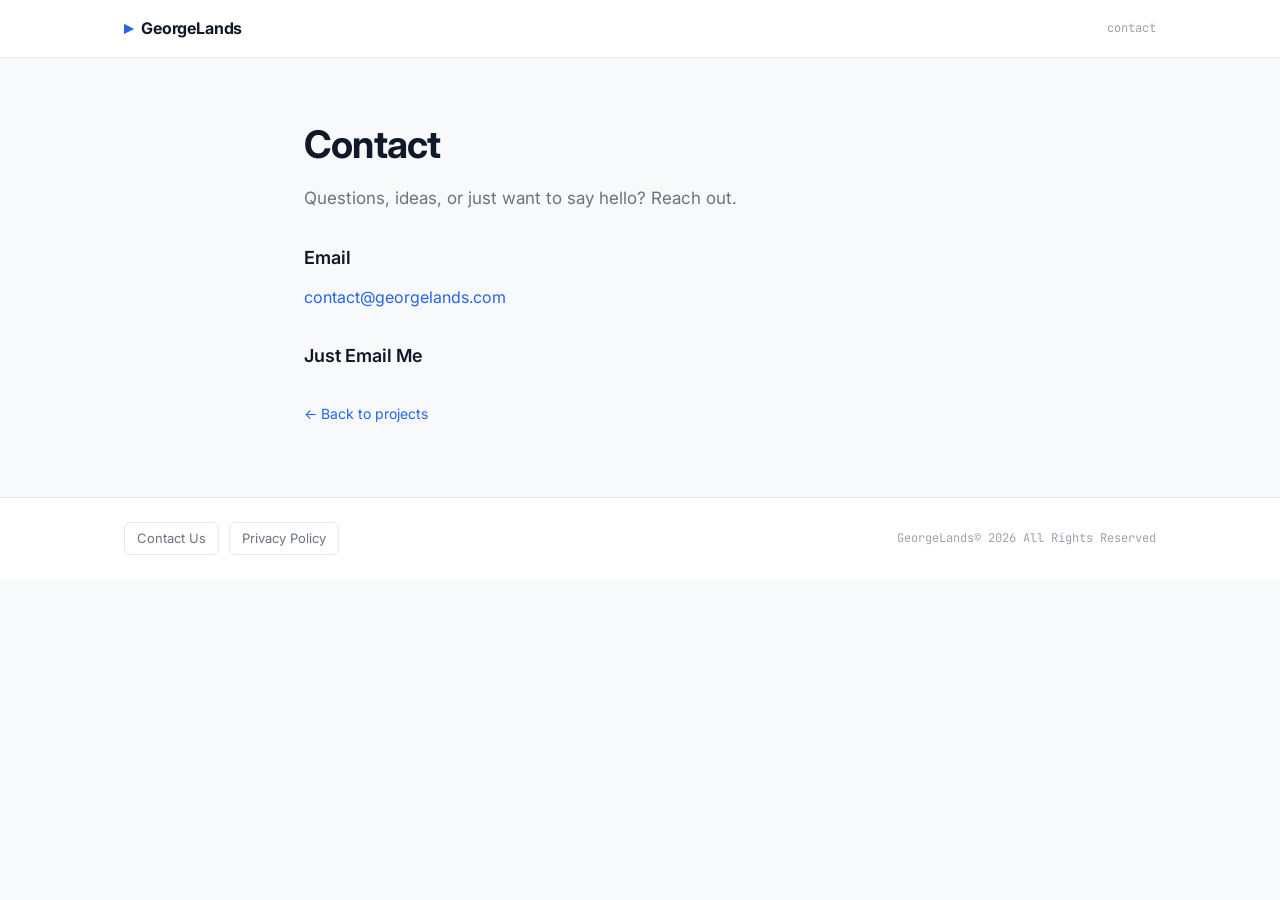
==== site/contact.html @ 73ec33b4 "added privacy and contact pages" ====
<!DOCTYPE html>
<html lang="en">
<head>
<meta charset="UTF-8" />
<meta name="viewport" content="width=device-width, initial-scale=1.0" />
<title>Contact · GeorgeLands</title>
<meta name="description" content="Get in touch with GeorgeLands." />
<link rel="icon" href="data:image/svg+xml,%3Csvg xmlns='http://www.w3.org/2000/svg' viewBox='0 0 100 100'%3E%3Ctext y='.9em' font-size='86' fill='%232563eb'%3E%E2%96%B8%3C/text%3E%3C/svg%3E" />
<link rel="preconnect" href="https://fonts.googleapis.com">
<link rel="preconnect" href="https://fonts.gstatic.com" crossorigin>
<link href="https://fonts.googleapis.com/css2?family=Inter:wght@400;500;600;700&family=JetBrains+Mono:wght@400;500&display=swap" rel="stylesheet">
<link rel="stylesheet" href="styles.css" />
</head>
<body>

<nav class="navbar">
  <div class="nav-inner">
    <a href="/" class="logo">
      <span class="logo-mark">▸</span>
      <span class="logo-text">GeorgeLands</span>
    </a>
    <div class="nav-meta">Contact</div>
  </div>
</nav>

<main class="page">
  <h1>Contact</h1>
  <p class="lead">Questions, ideas, or just want to say hello? Reach out.</p>

  <h2>Email</h2>
  <p><a href="mailto:contact@georgelands.com">contact@georgelands.com</a></p>

  <h2>Just Email Me</h2>
  <!-- <p><a href="https://github.com/gKhazaradze" target="_blank" rel="noopener">github.com/gKhazaradze</a></p> -->

  <p class="muted" style="margin-top:32px"><a href="/">← Back to projects</a></p>
</main>

<footer class="site-footer">
  <div class="footer-inner">
    <nav class="footer-links">
      <a href="/contact.html" class="footer-link">Contact Us</a>
      <a href="/privacy.html" class="footer-link">Privacy Policy</a>
    </nav>
    <span class="footer-meta">GeorgeLands&copy; 2026 All Rights Reserved</span>
  </div>
</footer>

</body>
</html>
---- site/styles.css ----
/* ─────────────────────────────────────────────────────────────────────────
   Homepage hub — visual sibling of the roadtrip site. The :root tokens below
   are copied from roadtrip's frontend/styles.css so the hub and the projects
   share one design language. (roadtrip's shipped theme is light; to go dark,
   swap this :root block.)
   ───────────────────────────────────────────────────────────────────────── */

:root {
  --bg: #ffffff;
  --bg-soft: #f8f9fb;
  --bg-card: #ffffff;
  --bg-hover: #f1f3f7;
  --border: #e5e7eb;
  --border-strong: #d1d5db;
  --text: #111827;
  --text-muted: #6b7280;
  --text-subtle: #9ca3af;
  --accent: #2563eb;
  --accent-hover: #1d4ed8;
  --accent-soft: #eff6ff;
  --danger: #dc2626;
  --success: #10b981;
  --warning: #f59e0b;
  --shadow-sm: 0 1px 2px rgba(0,0,0,0.04);
  --shadow: 0 1px 3px rgba(0,0,0,0.06), 0 1px 2px rgba(0,0,0,0.04);
  --shadow-md: 0 4px 6px rgba(0,0,0,0.05), 0 2px 4px rgba(0,0,0,0.04);
  --shadow-lg: 0 10px 15px rgba(0,0,0,0.07), 0 4px 6px rgba(0,0,0,0.05);
  --radius-sm: 4px;
  --radius: 6px;
  --radius-md: 8px;
  --radius-lg: 12px;
  --font-sans: 'Inter', -apple-system, BlinkMacSystemFont, 'Segoe UI', sans-serif;
  --font-mono: 'JetBrains Mono', ui-monospace, monospace;
}

* { box-sizing: border-box; margin: 0; padding: 0; }

body {
  font-family: var(--font-sans);
  color: var(--text);
  background: var(--bg-soft);
  line-height: 1.6;
  -webkit-font-smoothing: antialiased;
}

a { color: inherit; text-decoration: none; }

/* ── Navbar (sticky, translucent — mirrors roadtrip) ── */
.navbar {
  position: sticky; top: 0; z-index: 1000;
  background: rgba(255,255,255,0.95);
  backdrop-filter: blur(8px);
  border-bottom: 1px solid var(--border);
}
.nav-inner {
  max-width: 1080px; margin: 0 auto;
  padding: 14px 24px;
  display: flex; align-items: center; justify-content: space-between;
}
.logo { display: inline-flex; align-items: center; gap: 8px; font-weight: 700; }
.logo-mark { color: var(--accent); font-size: 18px; }
.logo-text { font-size: 16px; letter-spacing: -0.01em; }
.nav-meta {
  font-family: var(--font-mono); font-size: 12px;
  color: var(--text-subtle); text-transform: lowercase;
}

/* ── Hero ── */
.hero { border-bottom: 1px solid var(--border); background: var(--bg); }
.hero-inner { max-width: 1080px; margin: 0 auto; padding: 56px 24px 44px; }
.hero h1 {
  font-size: clamp(28px, 5vw, 44px); font-weight: 700;
  letter-spacing: -0.02em; line-height: 1.1;
}
.hero-sub { margin-top: 12px; color: var(--text-muted); font-size: 17px; max-width: 60ch; }

/* ── Layout ── */
.container { max-width: 1080px; margin: 0 auto; padding: 40px 24px 64px; }

.project-grid {
  display: grid;
  grid-template-columns: repeat(auto-fill, minmax(300px, 1fr));
  gap: 22px;
}

/* ── Project card ── */
.card {
  display: flex; flex-direction: column;
  background: var(--bg-card);
  border: 1px solid var(--border);
  border-radius: var(--radius-lg);
  overflow: hidden;
  box-shadow: var(--shadow);
  transition: transform .15s ease, box-shadow .15s ease, border-color .15s ease;
}
.card:hover {
  transform: translateY(-3px);
  box-shadow: var(--shadow-lg);
  border-color: var(--border-strong);
}
.card-thumb {
  width: 100%; aspect-ratio: 16 / 9; object-fit: cover;
  background: var(--bg-hover); border-bottom: 1px solid var(--border);
  display: block;
}
.card-body { padding: 18px 18px 20px; display: flex; flex-direction: column; gap: 10px; flex: 1; }
.card-head { display: flex; align-items: center; justify-content: space-between; gap: 12px; }
.card-head h3 { font-size: 17px; font-weight: 600; letter-spacing: -0.01em; }
.card-blurb { color: var(--text-muted); font-size: 14.5px; flex: 1; }

/* ── Status badge ── */
.badge {
  font-family: var(--font-mono); font-size: 11px; font-weight: 500;
  text-transform: uppercase; letter-spacing: 0.03em;
  padding: 3px 8px; border-radius: 999px; white-space: nowrap;
  border: 1px solid transparent;
}
.badge-live     { color: var(--success); background: rgba(16,185,129,0.10); border-color: rgba(16,185,129,0.25); }
.badge-building { color: var(--accent);  background: var(--accent-soft);    border-color: rgba(37,99,235,0.25); }
.badge-paused   { color: var(--warning); background: rgba(245,158,11,0.10); border-color: rgba(245,158,11,0.25); }
.badge-archived { color: var(--text-subtle); background: var(--bg-hover);   border-color: var(--border); }

/* ── Tags ── */
.card-tags { display: flex; flex-wrap: wrap; gap: 6px; }
.tag {
  font-family: var(--font-mono); font-size: 11.5px;
  color: var(--text-muted); background: var(--bg-soft);
  border: 1px solid var(--border); border-radius: var(--radius-sm);
  padding: 2px 7px;
}

.empty { text-align: center; color: var(--text-subtle); padding: 48px 0; }

/* ── Footer ── */
.site-footer { border-top: 1px solid var(--border); background: var(--bg); }
.footer-inner {
  max-width: 1080px; margin: 0 auto; padding: 24px;
  display: flex; align-items: center; justify-content: space-between; gap: 12px;
}
.footer-logo { font-weight: 600; color: var(--text); }
.footer-meta { font-family: var(--font-mono); font-size: 12px; color: var(--text-subtle); }

/* Footer link buttons (left side) */
.footer-links { display: flex; align-items: center; gap: 10px; }
.footer-link {
  font-size: 13px; color: var(--text-muted);
  padding: 5px 12px; border: 1px solid var(--border); border-radius: var(--radius);
  transition: color .15s ease, border-color .15s ease, background .15s ease;
}
.footer-link:hover { color: var(--accent); border-color: var(--accent); background: var(--accent-soft); }

/* ── Content pages (contact, privacy) ── */
.page { max-width: 720px; margin: 0 auto; padding: 56px 24px 72px; }
.page h1 { font-size: clamp(26px, 4vw, 38px); font-weight: 700; letter-spacing: -0.02em; }
.page .lead { margin-top: 10px; color: var(--text-muted); font-size: 17px; }
.page h2 { font-size: 18px; font-weight: 600; margin-top: 32px; }
.page p { margin-top: 12px; }
.page a { color: var(--accent); }
.page a:hover { text-decoration: underline; }
.page .muted { color: var(--text-muted); font-size: 14px; }

@media (max-width: 560px) {
  .footer-inner { flex-direction: column; align-items: flex-start; }
  .nav-meta { display: none; }
}
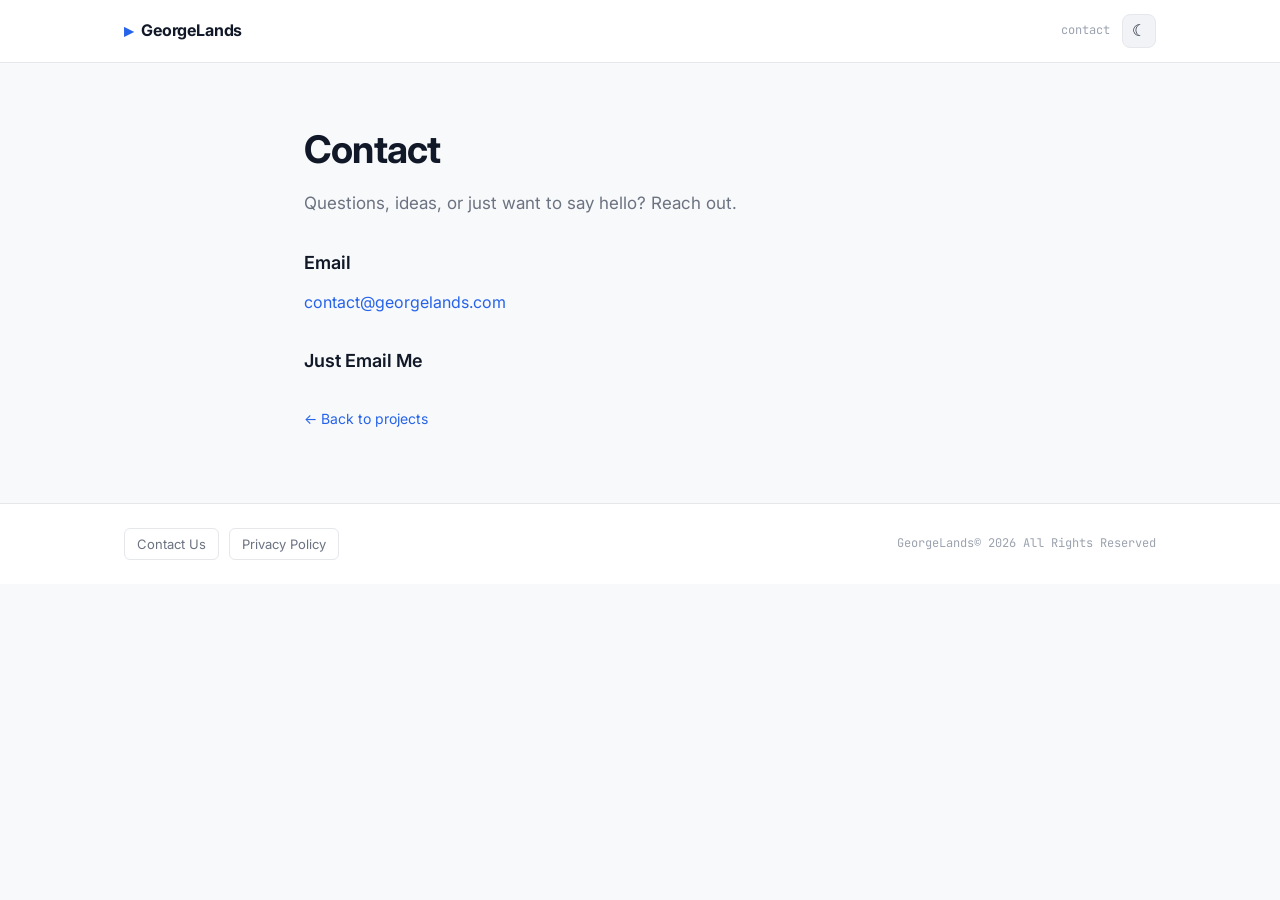
==== commit 7ddc9b49: "added light/dark mode toggle" ====
--- a/site/contact.html
+++ b/site/contact.html
@@ -10,6 +10,9 @@
 <link rel="preconnect" href="https://fonts.gstatic.com" crossorigin>
 <link href="https://fonts.googleapis.com/css2?family=Inter:wght@400;500;600;700&family=JetBrains+Mono:wght@400;500&display=swap" rel="stylesheet">
 <link rel="stylesheet" href="styles.css" />
+
+<!-- Apply the saved theme before first paint to avoid a flash (light is the default) -->
+<script>(function(){try{if(localStorage.getItem("theme")==="dark")document.documentElement.setAttribute("data-theme","dark");}catch(e){}})();</script>
 </head>
 <body>
 
@@ -19,7 +22,10 @@
       <span class="logo-mark">▸</span>
       <span class="logo-text">GeorgeLands</span>
     </a>
-    <div class="nav-meta">Contact</div>
+    <div class="nav-right">
+      <div class="nav-meta">Contact</div>
+      <button class="nav-btn theme-toggle" id="theme-toggle" type="button" title="Switch to dark mode" aria-label="Switch to dark mode">☾</button>
+    </div>
   </div>
 </nav>
 
@@ -46,5 +52,6 @@
   </div>
 </footer>
 
+<script src="theme.js"></script>
 </body>
 </html>
--- a/site/styles.css
+++ b/site/styles.css
@@ -1,8 +1,10 @@
 /* ─────────────────────────────────────────────────────────────────────────
    Homepage hub — visual sibling of the roadtrip site. The :root tokens below
    are copied from roadtrip's frontend/styles.css so the hub and the projects
-   share one design language. (roadtrip's shipped theme is light; to go dark,
-   swap this :root block.)
+   share one design language. Light is the default; dark mode is opt-in via the
+   navbar ☾/☀ toggle and overrides only the color tokens under
+   [data-theme="dark"] (see theme.js). Every rule reads var()s, so nothing else
+   needs to know which theme is active.
    ───────────────────────────────────────────────────────────────────────── */
 
 :root {
@@ -10,6 +12,7 @@
   --bg-soft: #f8f9fb;
   --bg-card: #ffffff;
   --bg-hover: #f1f3f7;
+  --nav-bg: rgba(255,255,255,0.95);
   --border: #e5e7eb;
   --border-strong: #d1d5db;
   --text: #111827;
@@ -31,6 +34,34 @@
   --radius-lg: 12px;
   --font-sans: 'Inter', -apple-system, BlinkMacSystemFont, 'Segoe UI', sans-serif;
   --font-mono: 'JetBrains Mono', ui-monospace, monospace;
+  color-scheme: light;
+}
+
+/* Dark mode — opt-in, toggled by the navbar button and persisted in localStorage
+   (see theme.js). Overrides only the color tokens; the palette is shared with
+   availability_calendar's dark theme so the platform reads as one product. */
+:root[data-theme="dark"] {
+  --bg: #171a21;
+  --bg-soft: #0f1115;
+  --bg-card: #171a21;
+  --bg-hover: #1f242e;
+  --nav-bg: rgba(15,17,21,0.9);
+  --border: #2a313d;
+  --border-strong: #3d4652;
+  --text: #e7ebf2;
+  --text-muted: #93a0b4;
+  --text-subtle: #6b7686;
+  --accent: #4f8cff;
+  --accent-hover: #6ba0ff;
+  --accent-soft: rgba(79,140,255,0.15);
+  --danger: #ef4f5b;
+  --success: #2fbf71;
+  --warning: #f5a623;
+  --shadow-sm: 0 1px 2px rgba(0,0,0,0.3);
+  --shadow: 0 1px 3px rgba(0,0,0,0.4), 0 1px 2px rgba(0,0,0,0.3);
+  --shadow-md: 0 4px 6px rgba(0,0,0,0.4), 0 2px 4px rgba(0,0,0,0.3);
+  --shadow-lg: 0 10px 20px rgba(0,0,0,0.5), 0 4px 6px rgba(0,0,0,0.4);
+  color-scheme: dark;
 }
 
 * { box-sizing: border-box; margin: 0; padding: 0; }
@@ -48,7 +79,7 @@
 /* ── Navbar (sticky, translucent — mirrors roadtrip) ── */
 .navbar {
   position: sticky; top: 0; z-index: 1000;
-  background: rgba(255,255,255,0.95);
+  background: var(--nav-bg);
   backdrop-filter: blur(8px);
   border-bottom: 1px solid var(--border);
 }
@@ -64,6 +95,16 @@
   font-family: var(--font-mono); font-size: 12px;
   color: var(--text-subtle); text-transform: lowercase;
 }
+.nav-right { display: flex; align-items: center; gap: 12px; }
+.nav-btn {
+  display: inline-flex; align-items: center; justify-content: center;
+  width: 34px; height: 34px; flex: 0 0 auto;
+  background: var(--bg-hover); color: var(--text);
+  border: 1px solid var(--border); border-radius: var(--radius-md);
+  font-size: 16px; line-height: 1; cursor: pointer;
+  transition: border-color .15s ease, background .15s ease;
+}
+.nav-btn:hover { border-color: var(--border-strong); background: var(--bg-soft); }
 
 /* ── Hero ── */
 .hero { border-bottom: 1px solid var(--border); background: var(--bg); }
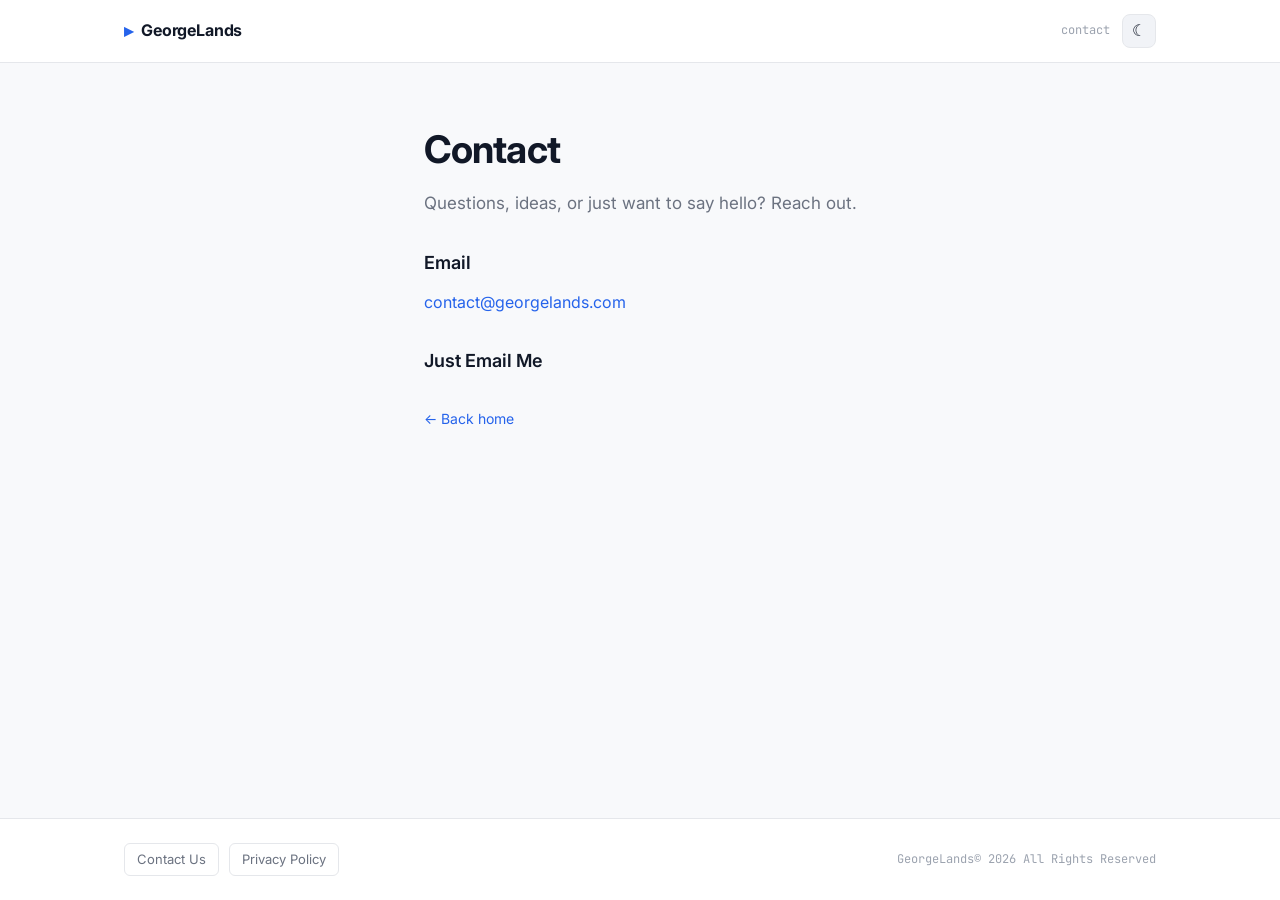
==== commit 6ab12d35: "landing page design update" ====
--- a/site/contact.html
+++ b/site/contact.html
@@ -39,7 +39,7 @@
   <h2>Just Email Me</h2>
   <!-- <p><a href="https://github.com/gKhazaradze" target="_blank" rel="noopener">github.com/gKhazaradze</a></p> -->
 
-  <p class="muted" style="margin-top:32px"><a href="/">← Back to projects</a></p>
+  <p class="muted" style="margin-top:32px"><a href="/">← Back home</a></p>
 </main>
 
 <footer class="site-footer">
--- a/site/styles.css
+++ b/site/styles.css
@@ -72,9 +72,22 @@
   background: var(--bg-soft);
   line-height: 1.6;
   -webkit-font-smoothing: antialiased;
+  /* Column flex + `margin-top:auto` on the footer keeps the footer at the
+     bottom of a short page (the landing page is only two panels tall) without
+     stretching the content above it. */
+  min-height: 100vh;
+  display: flex; flex-direction: column;
 }
 
 a { color: inherit; text-decoration: none; }
+
+/* Reachable by screen readers and heading navigation, invisible on screen —
+   for the landing page's <h1>, which the design carries in the panels. */
+.visually-hidden {
+  position: absolute; width: 1px; height: 1px;
+  margin: -1px; padding: 0; overflow: hidden;
+  clip-path: inset(50%); white-space: nowrap; border: 0;
+}
 
 /* ── Navbar (sticky, translucent — mirrors roadtrip) ── */
 .navbar {
@@ -114,13 +127,115 @@
   letter-spacing: -0.02em; line-height: 1.1;
 }
 .hero-sub { margin-top: 12px; color: var(--text-muted); font-size: 17px; max-width: 60ch; }
+.back-link {
+  display: inline-block; margin-bottom: 14px;
+  font-family: var(--font-mono); font-size: 12.5px; color: var(--text-subtle);
+  transition: color .15s ease;
+}
+.back-link:hover { color: var(--accent); }
 
 /* ── Layout ── */
 .container { max-width: 1080px; margin: 0 auto; padding: 40px 24px 64px; }
 
+/* ── The two doors (index.html) ──
+   Left = the calendar, right = everything else. They stack below 760px, with
+   the calendar first — which is why no copy on the page says "left"/"right". */
+.split {
+  max-width: 1080px; margin: 0 auto; padding: 40px 24px 64px;
+  display: grid; gap: 22px;
+  /* minmax(0,…), not a bare 1fr: the preview rows hold long single-line text,
+     whose min-content width would otherwise blow one column out and starve the
+     other. The 0 minimum lets both halves stay honestly equal. */
+  grid-template-columns: minmax(0, 1fr) minmax(0, 1fr);
+}
+.split-side {
+  display: flex; flex-direction: column; gap: 12px;
+  min-height: 380px; padding: 26px 24px 22px;
+  background: var(--bg-card);
+  border: 1px solid var(--border);
+  border-radius: var(--radius-lg);
+  box-shadow: var(--shadow);
+  cursor: pointer;
+  transition: transform .15s ease, box-shadow .15s ease, border-color .15s ease;
+}
+.split-side:hover {
+  transform: translateY(-3px);
+  box-shadow: var(--shadow-lg);
+  border-color: var(--accent);
+}
+.split-side:focus-visible { outline: 2px solid var(--accent); outline-offset: 3px; }
+
+/* min-height keeps the two kickers on the same line — only one side has a badge */
+.side-top { display: flex; align-items: center; justify-content: space-between; gap: 12px; min-height: 24px; }
+.side-kicker, .side-count {
+  font-family: var(--font-mono); font-size: 11.5px; letter-spacing: 0.05em;
+  text-transform: uppercase; color: var(--text-subtle);
+}
+.side-title { font-size: clamp(21px, 2.6vw, 27px); font-weight: 700; letter-spacing: -0.02em; line-height: 1.2; }
+.side-blurb { color: var(--text-muted); font-size: 15px; }
+
+/* The preview soaks up the leftover height so both CTAs sit on the same line. */
+.side-preview { flex: 1; display: flex; align-items: center; margin: 6px 0 2px; }
+.side-shot {
+  width: 100%; aspect-ratio: 16 / 9; object-fit: cover; object-position: top;
+  background: var(--bg-soft);
+  border: 1px solid var(--border); border-radius: var(--radius-md);
+}
+
+/* Right side: a peek at the registry — the full cards live on /projects.html.
+   Top-aligned, so the list grows downward as projects are added instead of
+   drifting around the middle while there are only one or two. */
+.side-list {
+  list-style: none; width: 100%; align-self: flex-start;
+  display: flex; flex-direction: column; gap: 8px;
+}
+.side-item {
+  display: flex; align-items: center; gap: 12px;
+  padding: 10px 12px;
+  background: var(--bg-soft);
+  border: 1px solid var(--border); border-radius: var(--radius-md);
+}
+.side-item-thumb {
+  width: 64px; height: 42px; flex: 0 0 auto; object-fit: cover;
+  background: var(--bg-hover); border-radius: var(--radius-sm);
+}
+/* Stand-in tile for a project with no thumbnail (or a broken one), so the
+   names in the list stay on one vertical line. */
+.side-item-thumb-empty {
+  display: flex; align-items: center; justify-content: center;
+  border: 1px solid var(--border);
+  color: var(--accent); opacity: 0.5; font-size: 15px;
+}
+.side-item-body { flex: 1; min-width: 0; display: flex; flex-direction: column; gap: 1px; }
+.side-item-name, .side-item-blurb {
+  overflow: hidden; text-overflow: ellipsis; white-space: nowrap;
+}
+.side-item-name { font-size: 14px; font-weight: 600; }
+.side-item-blurb { font-size: 12.5px; color: var(--text-muted); }
+.side-note {
+  font-family: var(--font-mono); font-size: 12px;
+  color: var(--text-subtle); padding-left: 2px;
+}
+
+.side-cta {
+  margin-top: auto; display: inline-flex; align-items: center; gap: 8px;
+  color: var(--accent); font-weight: 600; font-size: 14.5px;
+}
+.side-arrow { transition: transform .15s ease; }
+.split-side:hover .side-arrow { transform: translateX(4px); }
+
+@media (max-width: 760px) {
+  /* Still minmax(0,…) — a bare 1fr here lets the preview rows push the page
+     wider than the viewport (see the note above). */
+  .split { grid-template-columns: minmax(0, 1fr); padding-top: 28px; }
+  .split-side { min-height: 0; }
+}
+
 .project-grid {
   display: grid;
-  grid-template-columns: repeat(auto-fill, minmax(300px, 1fr));
+  /* min(300px, 100%) so the track can shrink below 300px on a 320px-wide phone
+     instead of pushing the page into a horizontal scroll. */
+  grid-template-columns: repeat(auto-fill, minmax(min(300px, 100%), 1fr));
   gap: 22px;
 }
 
@@ -160,6 +275,8 @@
 .badge-building { color: var(--accent);  background: var(--accent-soft);    border-color: rgba(37,99,235,0.25); }
 .badge-paused   { color: var(--warning); background: rgba(245,158,11,0.10); border-color: rgba(245,158,11,0.25); }
 .badge-archived { color: var(--text-subtle); background: var(--bg-hover);   border-color: var(--border); }
+/* Compact variant for the landing page's preview rows */
+.badge-sm { font-size: 10px; padding: 2px 6px; }
 
 /* ── Tags ── */
 .card-tags { display: flex; flex-wrap: wrap; gap: 6px; }
@@ -173,7 +290,7 @@
 .empty { text-align: center; color: var(--text-subtle); padding: 48px 0; }
 
 /* ── Footer ── */
-.site-footer { border-top: 1px solid var(--border); background: var(--bg); }
+.site-footer { margin-top: auto; border-top: 1px solid var(--border); background: var(--bg); }
 .footer-inner {
   max-width: 1080px; margin: 0 auto; padding: 24px;
   display: flex; align-items: center; justify-content: space-between; gap: 12px;
